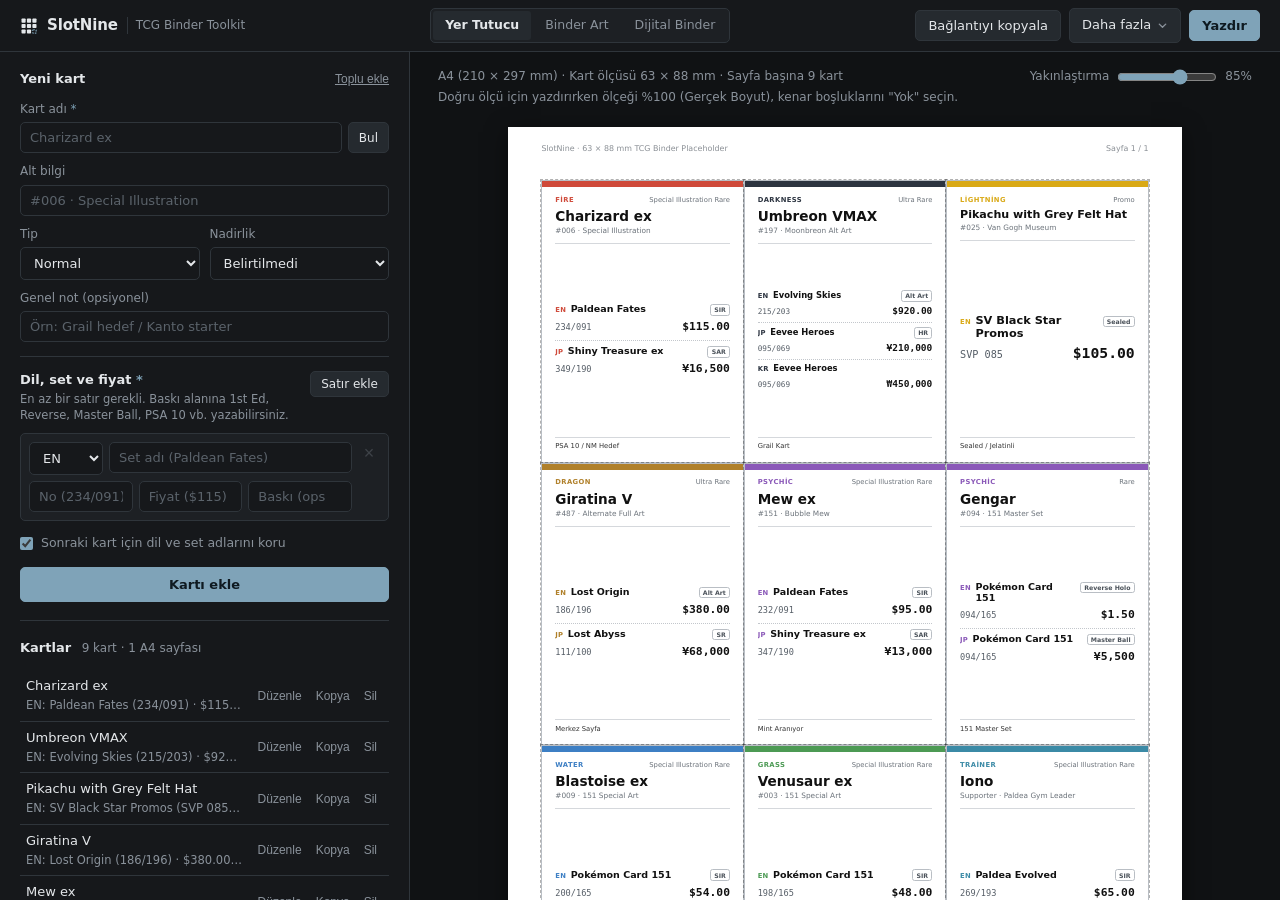
==== index.html @ e7760175 "Slotnine v1.0 first push" ====
<!DOCTYPE html>
<html lang="tr">
<head>
  <meta charset="UTF-8" />
  <meta name="viewport" content="width=device-width, initial-scale=1.0" />
  <title>SlotNine — Yer Tutucu Kart Oluşturucu</title>
  <meta name="description" content="Pokémon TCG binder'ınız için 63×88 mm A4 yer tutucu kartlar hazırlayın." />
  <meta name="theme-color" content="#16181b" />
  <link rel="icon" type="image/svg+xml" href="assets/favicon.svg" />
  <link rel="stylesheet" href="css/base.css" />
  <link rel="stylesheet" href="css/layout.css" />
  <link rel="stylesheet" href="css/a4-sheet.css" />
  <link rel="stylesheet" href="css/placeholder.css" />
</head>
<body>
  <noscript><p class="noscript-msg">Bu uygulama JavaScript gerektirir.</p></noscript>

  <header class="app-header no-print">
    <a href="index.html" class="brand-lockup">
      <svg class="brand-logo" viewBox="0 0 24 24" width="18" height="18" fill="none" aria-hidden="true">
        <rect x="2" y="2" width="5.5" height="5.5" rx="1" fill="currentColor"/>
        <rect x="9.25" y="2" width="5.5" height="5.5" rx="1" fill="currentColor"/>
        <rect x="16.5" y="2" width="5.5" height="5.5" rx="1" fill="currentColor"/>
        <rect x="2" y="9.25" width="5.5" height="5.5" rx="1" fill="currentColor"/>
        <rect x="9.25" y="9.25" width="5.5" height="5.5" rx="1" fill="currentColor"/>
        <rect x="16.5" y="9.25" width="5.5" height="5.5" rx="1" fill="currentColor"/>
        <rect x="2" y="16.5" width="5.5" height="5.5" rx="1" fill="currentColor"/>
        <rect x="9.25" y="16.5" width="5.5" height="5.5" rx="1" fill="currentColor"/>
        <rect x="17" y="17" width="4.5" height="4.5" rx="0.8" stroke="#7fa3b8" stroke-width="1.6" stroke-dasharray="2 1.5"/>
      </svg>
      <h1>SlotNine</h1>
      <span class="brand-sub">TCG Binder Toolkit</span>
    </a>

    <nav class="tool-switcher" aria-label="Araç seçimi">
      <a href="index.html" class="tool-tab active" aria-current="page">Yer Tutucu</a>
      <a href="binder-art.html" class="tool-tab">Binder Art</a>
      <a href="digital-binder.html" class="tool-tab">Dijital Binder</a>
    </nav>

    <div class="header-actions">
      <button type="button" id="btnShareLink" class="btn" title="Mevcut kart listesini paylaşılabilir bağlantı olarak kopyala">Bağlantıyı kopyala</button>
      <details class="menu" id="moreMenu">
        <summary class="btn btn-menu">
          <span>Daha fazla</span>
          <svg class="menu-chevron" viewBox="0 0 12 12" width="11" height="11" fill="none" aria-hidden="true">
            <path d="M2.5 4.5L6 8L9.5 4.5" stroke="currentColor" stroke-width="1.5" stroke-linecap="round" stroke-linejoin="round"/>
          </svg>
        </summary>
        <div class="menu-list">
          <button type="button" id="btnOpenBulk">Toplu metin ekle</button>
          <button type="button" id="btnLoadSamples">Örnek kartları yükle</button>
          <button type="button" id="btnExportJson">JSON olarak indir</button>
          <label class="menu-file">İçe aktar (JSON / CSV)
            <input type="file" id="inputImportFile" accept=".json,.csv" hidden />
          </label>
          <button type="button" id="btnClearAll" class="danger">Tümünü temizle</button>
        </div>
      </details>
      <button type="button" id="btnPrint" class="btn btn-primary">Yazdır</button>
    </div>
  </header>

  <main class="app-workspace">
    <aside id="sidebarPlaceholder" class="sidebar no-print">
      <section class="panel">
        <div class="panel-header">
          <h2 id="formTitle">Yeni kart</h2>
          <div class="panel-header-links">
            <button type="button" id="btnQuickBulk" class="btn-text">Toplu ekle</button>
            <button type="button" id="btnCancelEdit" class="btn-text hidden">Vazgeç</button>
          </div>
        </div>

        <form id="cardForm" novalidate>
          <input type="hidden" id="editingCardId" value="" />
          <input type="hidden" id="cardImageUrl" value="" />

          <div class="form-group">
            <label for="cardName">Kart adı <span class="req">*</span></label>
            <div class="input-with-action">
              <div class="name-input-wrap">
                <input type="text" id="cardName" placeholder="Charizard ex" autocomplete="off" required />
                <span id="spritePreviewBadge" class="sprite-preview-badge hidden" title="Otomatik algılanan Pokémon sprite'ı">
                  <img id="spritePreviewImg" src="" alt="" />
                </span>
              </div>
              <button type="button" id="btnLookupCard" class="btn btn-sm" title="TCGdex üzerinden kart bilgilerini otomatik bul">Bul</button>
            </div>
            <div id="lookupDropdown" class="lookup-dropdown hidden"></div>
          </div>

          <div class="form-group">
            <label for="cardSubname">Alt bilgi</label>
            <input type="text" id="cardSubname" placeholder="#006 · Special Illustration" />
          </div>

          <div class="form-row two-col">
            <div class="form-group">
              <label for="cardType">Tip</label>
              <select id="cardType">
                <option value="colorless">Normal</option>
                <option value="fire">Ateş</option>
                <option value="water">Su</option>
                <option value="grass">Çimen</option>
                <option value="lightning">Elektrik</option>
                <option value="psychic">Psişik</option>
                <option value="fighting">Dövüş</option>
                <option value="darkness">Karanlık</option>
                <option value="metal">Metal</option>
                <option value="dragon">Ejderha</option>
                <option value="fairy">Peri</option>
                <option value="trainer">Eğitmen</option>
              </select>
            </div>
            <div class="form-group">
              <label for="cardRarity">Nadirlik</label>
              <select id="cardRarity">
                <option value="">Belirtilmedi</option>
                <option value="Common">Common</option>
                <option value="Uncommon">Uncommon</option>
                <option value="Rare">Rare</option>
                <option value="Double Rare">Double Rare</option>
                <option value="Ultra Rare">Ultra Rare</option>
                <option value="Illustration Rare">Illustration Rare</option>
                <option value="Special Illustration Rare">Special Illustration Rare</option>
                <option value="Hyper Rare">Hyper Rare</option>
                <option value="Secret Rare">Secret Rare</option>
                <option value="Promo">Promo</option>
              </select>
            </div>
          </div>

          <div class="form-group">
            <label for="cardNote">Genel not (opsiyonel)</label>
            <input type="text" id="cardNote" placeholder="Örn: Grail hedef / Kanto starter" />
          </div>

          <div class="variants-section">
            <div class="variants-header">
              <div>
                <h3>Dil, set ve fiyat <span class="req">*</span></h3>
                <p class="helper-text">En az bir satır gerekli. Baskı alanına 1st Ed, Reverse, Master Ball, PSA 10 vb. yazabilirsiniz.</p>
              </div>
              <button type="button" id="btnAddVariant" class="btn btn-sm">Satır ekle</button>
            </div>
            <div id="variantsContainer" class="variants-container"></div>
          </div>

          <label class="checkbox-row template-keep-row">
            <input type="checkbox" id="keepSetTemplate" checked />
            <span>Sonraki kart için dil ve set adlarını koru</span>
          </label>

          <div id="formError" class="form-error hidden" role="alert"></div>

          <button type="submit" id="btnSubmitCard" class="btn btn-primary btn-block">Kartı ekle</button>
        </form>
      </section>

      <section class="panel">
        <div class="panel-header">
          <h2>Kartlar <span class="count"><span id="cardCountBadge">0</span> kart · <span id="pageCountBadge">1</span> A4 sayfası</span></h2>
        </div>
        <div id="cardListSidebar" class="card-list-sidebar"></div>
      </section>

      <details class="panel settings">
        <summary>Sayfa ve kart ayarları</summary>
        <div class="settings-grid">
          <div class="form-group">
            <label for="settingGapMode">Kartlar arası boşluk</label>
            <select id="settingGapMode">
              <option value="zero">Yok (bitişik kesim)</option>
              <option value="small">2 mm</option>
              <option value="medium">4 mm</option>
            </select>
          </div>

          <div class="form-group">
            <label for="settingThemeMode">Kart stili</label>
            <select id="settingThemeMode">
              <option value="color">Üstte tip rengi şeridi</option>
              <option value="minimal">Tamamen siyah beyaz</option>
            </select>
          </div>

          <div class="form-group">
            <label for="settingQrProvider">Kart üzerinde piyasa QR kodu</label>
            <select id="settingQrProvider">
              <option value="none">Kapalı</option>
              <option value="cardmarket">Cardmarket araması</option>
              <option value="pricecharting">PriceCharting araması</option>
              <option value="tcgplayer">TCGplayer araması</option>
            </select>
          </div>

          <label class="checkbox-row">
            <input type="checkbox" id="settingCropMarks" checked />
            <span>Kesim çizgilerini göster</span>
          </label>
          <label class="checkbox-row">
            <input type="checkbox" id="settingFillEmptySlots" />
            <span>Boş kalan yuvaları çerçeveyle göster</span>
          </label>
        </div>
      </details>

      <p class="disclaimer">
        Kartlarınız yalnızca bu tarayıcıda saklanır, hiçbir sunucuya gönderilmez. Yedeklemek için JSON olarak indirin veya bağlantıyı kopyalayın.<br />
        Resmi bir uygulama değildir. Pokémon ve ilgili adlar Nintendo, Creatures Inc. ve GAME FREAK inc.'e aittir.
      </p>
    </aside>

    <section class="preview-area">
      <div id="a4PreviewToolbar" class="preview-toolbar no-print">
        <span id="previewInfoText" class="preview-info">A4 (210 × 297 mm) · Kart ölçüsü 63 × 88 mm · Sayfa başına 9 kart</span>
        <div class="zoom-controls">
          <label for="zoomRange">Yakınlaştırma</label>
          <input type="range" id="zoomRange" min="30" max="115" value="85" />
          <span id="zoomValue">85%</span>
        </div>
      </div>
      <p id="printTipText" class="print-tip no-print">Doğru ölçü için yazdırırken ölçeği %100 (Gerçek Boyut), kenar boşluklarını "Yok" seçin.</p>

      <div id="a4PagesContainer" class="a4-pages-container"></div>
    </section>
  </main>

  <div id="bulkModal" class="modal-backdrop hidden no-print" role="dialog" aria-modal="true" aria-labelledby="bulkModalTitle">
    <div class="modal-card">
      <div class="modal-header">
        <h3 id="bulkModalTitle">Toplu kart ekle</h3>
        <button type="button" id="btnCloseBulk" class="btn-close" aria-label="Kapat">&times;</button>
      </div>
      <p class="modal-desc">
        Her satıra bir kart gelecek şekilde <code>Kart Adı | Set | Numara | Fiyat | Dil | Baskı</code> formatında yazın veya yapıştırın. Aynı kart adını alt alta farklı dillerle yazarsanız tek kartta birleştirilir.
      </p>
      <textarea id="bulkTextarea" rows="8" placeholder="Charizard ex | Paldean Fates | 234/091 | $115 | EN | SIR&#10;Charizard ex | Shiny Treasure ex | 349/190 | ¥16,500 | JP&#10;Pikachu | Pokémon Card 151 | 173/165 | $24 | EN | Master Ball"></textarea>
      <div id="bulkError" class="form-error hidden"></div>
      <div class="modal-actions">
        <button type="button" id="btnCancelBulk" class="btn">Vazgeç</button>
        <button type="button" id="btnConfirmBulk" class="btn btn-primary">Kartları ekle</button>
      </div>
    </div>
  </div>

  <div id="toastNotice" class="toast hidden no-print" role="status" aria-live="polite"></div>

  <datalist id="editionSuggestions">
    <option value="1st Edition"></option>
    <option value="Reverse Holo"></option>
    <option value="Holo"></option>
    <option value="Poké Ball Holo"></option>
    <option value="Master Ball Holo"></option>
    <option value="Shadowless"></option>
    <option value="Unlimited"></option>
    <option value="Stamped"></option>
    <option value="PSA 10"></option>
    <option value="NM"></option>
  </datalist>

  <script defer src="js/config/constants.js"></script>
  <script defer src="js/config/sample-data.js"></script>
  <script defer src="js/core/utils.js"></script>
  <script defer src="js/core/storage.js"></script>
  <script defer src="js/core/files.js"></script>
  <script defer src="js/core/share-url.js"></script>
  <script defer src="js/core/ui.js"></script>
  <script defer src="js/services/pokeapi.js"></script>
  <script defer src="js/services/tcgdex.js"></script>
  <script defer src="js/services/qr.js"></script>
  <script defer src="js/placeholder/renderer.js"></script>
  <script defer src="js/placeholder/import-export.js"></script>
  <script defer src="js/placeholder/page.js"></script>
</body>
</html>
---- css/base.css ----
:root {
  --bg: #16181b;
  --bg-preview: #101214;
  --surface: #1d2024;
  --surface-2: #252a2f;
  --border: #2f353b;
  --text: #e4e7ea;
  --muted: #8a929b;
  --accent: #7fa3b8;
  --accent-strong: #6c91a7;
  --accent-ink: #0f1a21;
  --danger: #d98080;
  --radius: 5px;
  --preview-zoom: 0.85;
  --font: system-ui, -apple-system, "Segoe UI", Roboto, "Helvetica Neue", Arial, sans-serif;
  --font-num: ui-monospace, "SF Mono", Menlo, Consolas, monospace;
}

* {
  box-sizing: border-box;
  margin: 0;
  padding: 0;
}

body {
  font-family: var(--font);
  background: var(--bg);
  color: var(--text);
  font-size: 14px;
  line-height: 1.45;
  min-height: 100vh;
  display: flex;
  flex-direction: column;
}

.hidden {
  display: none !important;
}

.noscript-msg {
  padding: 16px;
}

.btn {
  display: inline-flex;
  align-items: center;
  justify-content: center;
  font-family: inherit;
  font-size: 13px;
  font-weight: 500;
  padding: 7px 12px;
  border-radius: var(--radius);
  border: 1px solid var(--border);
  background: var(--surface-2);
  color: var(--text);
  cursor: pointer;
  list-style: none;
  white-space: nowrap;
  text-decoration: none;
}

.btn::-webkit-details-marker {
  display: none;
}

.btn:hover:not(:disabled) {
  border-color: #444b53;
  background: #2b3138;
}

.btn:disabled {
  opacity: 0.45;
  cursor: not-allowed;
}

.btn-primary {
  background: var(--accent);
  border-color: var(--accent);
  color: var(--accent-ink);
  font-weight: 600;
}

.btn-primary:hover:not(:disabled) {
  background: var(--accent-strong);
  border-color: var(--accent-strong);
}

.btn-sm {
  padding: 5px 10px;
  font-size: 12px;
}

.btn-block {
  width: 100%;
  padding: 9px 12px;
  margin-top: 12px;
}

.btn-block-compact {
  margin-top: 6px;
}

.btn-text {
  background: none;
  border: none;
  color: var(--muted);
  font-size: 12px;
  cursor: pointer;
  text-decoration: underline;
}

.btn-text:hover {
  color: var(--text);
}

.btn-text.danger-text:hover {
  color: var(--danger);
}

.icon-btn {
  background: none;
  border: none;
  color: var(--muted);
  font-size: 12px;
  padding: 3px 6px;
  border-radius: 3px;
  cursor: pointer;
}

.icon-btn:hover:not(:disabled) {
  background: var(--surface-2);
  color: var(--text);
}

.icon-btn.danger:hover {
  color: var(--danger);
}

.form-group {
  display: flex;
  flex-direction: column;
  gap: 4px;
  margin-bottom: 10px;
  position: relative;
}

.form-row.two-col {
  display: grid;
  grid-template-columns: 1fr 1fr;
  gap: 10px;
}

.form-group label {
  font-size: 12px;
  color: var(--muted);
}

.req {
  color: var(--accent);
}

.helper-text {
  font-size: 11.5px;
  color: var(--muted);
  margin-top: 2px;
  line-height: 1.35;
}

.input-with-action {
  display: flex;
  gap: 6px;
}

.input-with-action > input,
.name-input-wrap {
  flex: 1;
  min-width: 0;
}

input[type="text"],
input[type="url"],
input[type="number"],
select,
textarea {
  width: 100%;
  background: var(--bg);
  border: 1px solid var(--border);
  color: var(--text);
  padding: 7px 9px;
  border-radius: var(--radius);
  font-family: inherit;
  font-size: 13px;
}

input[type="number"] {
  font-family: var(--font-num);
}

input::placeholder,
textarea::placeholder {
  color: #5b636b;
}

input:focus,
select:focus,
textarea:focus {
  outline: none;
  border-color: var(--accent);
}

.checkbox-row {
  display: flex;
  align-items: center;
  gap: 8px;
  font-size: 12.5px;
  padding: 3px 0;
  cursor: pointer;
  color: var(--text);
}

.checkbox-row input {
  accent-color: var(--accent);
}

.slider-label-row {
  display: flex;
  align-items: center;
  justify-content: space-between;
}

.slider-actions {
  display: flex;
  align-items: center;
  gap: 8px;
  font-size: 12px;
  color: var(--muted);
  font-family: var(--font-num);
}

input[type="range"] {
  accent-color: var(--accent);
}

.file-upload-btn {
  flex: 1;
}

.file-upload-btn.auto-width {
  flex: 0 0 auto;
}

.form-error {
  margin-top: 10px;
  padding: 8px 10px;
  border: 1px solid #6a3b3b;
  background: #2a1c1c;
  color: #e6b0b0;
  border-radius: var(--radius);
  font-size: 12px;
}

details > summary {
  cursor: pointer;
  list-style: none;
  color: var(--muted);
  font-size: 12px;
}

details > summary::-webkit-details-marker {
  display: none;
}

details.settings > summary::before {
  content: "+ ";
}

details.settings[open] > summary::before {
  content: "− ";
}

details > summary:hover {
  color: var(--text);
}

details.settings {
  padding: 18px 0;
}

details.settings > summary {
  font-size: 13px;
  font-weight: 600;
  color: var(--text);
}

.settings-grid {
  display: flex;
  flex-direction: column;
  gap: 6px;
  margin-top: 12px;
}
---- css/layout.css ----
.app-header {
  display: flex;
  align-items: center;
  justify-content: space-between;
  padding: 10px 20px;
  background: var(--bg);
  border-bottom: 1px solid var(--border);
  position: sticky;
  top: 0;
  z-index: 100;
  height: 52px;
}

.brand-lockup {
  display: flex;
  align-items: center;
  gap: 9px;
  color: var(--text);
  text-decoration: none;
}

.brand-logo {
  color: var(--text);
  flex-shrink: 0;
}

.app-header h1 {
  font-size: 15px;
  font-weight: 600;
  letter-spacing: -0.01em;
}

.brand-sub {
  font-size: 12px;
  color: var(--muted);
  padding-left: 8px;
  border-left: 1px solid var(--border);
}

@media (max-width: 640px) {
  .brand-sub {
    display: none;
  }
}

.header-actions {
  display: flex;
  align-items: center;
  gap: 8px;
}

.tool-switcher {
  display: inline-flex;
  background: var(--surface);
  border: 1px solid var(--border);
  border-radius: var(--radius);
  padding: 2px;
  gap: 2px;
}

.tool-tab {
  background: none;
  border: none;
  color: var(--muted);
  font-family: inherit;
  font-size: 12.5px;
  font-weight: 500;
  padding: 5px 12px;
  border-radius: 3px;
  cursor: pointer;
  text-decoration: none;
  display: inline-flex;
  align-items: center;
}

.tool-tab:hover {
  color: var(--text);
}

.tool-tab.active {
  background: var(--surface-2);
  color: var(--text);
  font-weight: 600;
}

.menu {
  position: relative;
}

.btn-menu {
  gap: 6px;
  color: var(--text);
  font-size: 13px;
}

.menu-chevron {
  color: var(--muted);
  transition: transform 0.16s ease, color 0.16s ease;
}

.menu[open] > .btn-menu {
  background: #2b3138;
  border-color: #4b535c;
  color: var(--text);
}

.menu[open] .menu-chevron {
  transform: rotate(180deg);
  color: var(--text);
}

.menu-list {
  position: absolute;
  right: 0;
  top: calc(100% + 6px);
  min-width: 210px;
  background: var(--surface);
  border: 1px solid var(--border);
  border-radius: var(--radius);
  padding: 4px;
  display: flex;
  flex-direction: column;
  z-index: 200;
  box-shadow: 0 8px 24px rgba(0, 0, 0, 0.45);
}

.menu-list button,
.menu-file {
  background: none;
  border: none;
  color: var(--text);
  font: inherit;
  font-size: 13px;
  text-align: left;
  padding: 7px 10px;
  border-radius: 3px;
  cursor: pointer;
}

.menu-list button:hover,
.menu-file:hover {
  background: var(--surface-2);
}

.menu-list .danger {
  color: var(--danger);
}

.app-workspace {
  display: grid;
  grid-template-columns: 410px 1fr;
  flex: 1;
  min-height: calc(100vh - 52px);
}

@media (max-width: 1100px) {
  .app-workspace {
    grid-template-columns: 1fr;
  }
}

.sidebar {
  border-right: 1px solid var(--border);
  padding: 0 20px 24px;
  overflow-y: auto;
  max-height: calc(100vh - 52px);
}

@media (max-width: 1100px) {
  .sidebar {
    max-height: none;
    border-right: none;
    border-bottom: 1px solid var(--border);
  }
}

.panel {
  padding: 18px 0;
  border-bottom: 1px solid var(--border);
}

.panel:last-child {
  border-bottom: none;
}

.panel-header {
  display: flex;
  align-items: baseline;
  justify-content: space-between;
  margin-bottom: 12px;
}

.panel-header h2 {
  font-size: 13px;
  font-weight: 600;
}

.panel-header-links {
  display: flex;
  align-items: center;
  gap: 10px;
}

.count {
  color: var(--muted);
  font-weight: 400;
  margin-left: 6px;
  font-size: 12px;
}

.card-list-sidebar {
  display: flex;
  flex-direction: column;
  max-height: 300px;
  overflow-y: auto;
}

.sidebar-card-item {
  display: flex;
  align-items: center;
  justify-content: space-between;
  gap: 8px;
  padding: 7px 6px;
  border-bottom: 1px solid var(--border);
}

.sidebar-card-item:last-child {
  border-bottom: none;
}

.sidebar-card-item.editing {
  background: var(--surface-2);
}

.sidebar-card-info {
  min-width: 0;
  flex: 1;
  cursor: pointer;
}

.sidebar-card-title {
  font-size: 13px;
  font-weight: 500;
  white-space: nowrap;
  overflow: hidden;
  text-overflow: ellipsis;
}

.sidebar-card-meta {
  font-size: 11.5px;
  color: var(--muted);
  white-space: nowrap;
  overflow: hidden;
  text-overflow: ellipsis;
  margin-top: 1px;
}

.sidebar-card-actions {
  display: flex;
  gap: 2px;
}

.empty-sidebar-msg {
  color: var(--muted);
  font-size: 12px;
  padding: 8px 0;
}

.disclaimer {
  padding: 16px 0 0;
  font-size: 11px;
  color: var(--muted);
  line-height: 1.5;
}

.lookup-dropdown {
  background: var(--surface);
  border: 1px solid var(--border);
  border-radius: var(--radius);
  margin-top: 4px;
  max-height: 210px;
  overflow-y: auto;
  box-shadow: 0 6px 20px rgba(0, 0, 0, 0.45);
  z-index: 50;
}

.lookup-item {
  display: flex;
  align-items: center;
  justify-content: space-between;
  gap: 8px;
  width: 100%;
  text-align: left;
  background: none;
  border: none;
  border-bottom: 1px solid var(--border);
  color: var(--text);
  padding: 7px 10px;
  font-family: inherit;
  font-size: 12px;
  cursor: pointer;
}

.lookup-item:last-child {
  border-bottom: none;
}

.lookup-item:hover {
  background: var(--surface-2);
}

.lookup-item-left {
  display: flex;
  align-items: center;
  gap: 8px;
  min-width: 0;
}

.lookup-thumb {
  width: 24px;
  height: 33px;
  object-fit: cover;
  border-radius: 2px;
  flex-shrink: 0;
  background: #222;
}

.lookup-item-name {
  font-weight: 600;
  color: var(--text);
}

.lookup-item-meta {
  color: var(--muted);
  font-family: var(--font-num);
  font-size: 11px;
  white-space: nowrap;
}

.lookup-status {
  padding: 8px 10px;
  font-size: 12px;
  color: var(--muted);
}

.modal-backdrop {
  position: fixed;
  inset: 0;
  background: rgba(0, 0, 0, 0.65);
  display: flex;
  align-items: center;
  justify-content: center;
  padding: 16px;
  z-index: 300;
}

.modal-card {
  width: 100%;
  max-width: 560px;
  background: var(--surface);
  border: 1px solid var(--border);
  border-radius: var(--radius);
  padding: 18px 20px;
  box-shadow: 0 12px 36px rgba(0, 0, 0, 0.55);
}

.modal-header {
  display: flex;
  align-items: center;
  justify-content: space-between;
  margin-bottom: 8px;
}

.modal-header h3 {
  font-size: 14px;
  font-weight: 600;
}

.btn-close {
  background: none;
  border: none;
  color: var(--muted);
  font-size: 20px;
  cursor: pointer;
  line-height: 1;
}

.btn-close:hover {
  color: var(--text);
}

.modal-desc {
  font-size: 12px;
  color: var(--muted);
  margin-bottom: 10px;
  line-height: 1.45;
}

.modal-desc code {
  color: var(--text);
  background: var(--bg);
  padding: 1px 5px;
  border-radius: 3px;
  font-family: var(--font-num);
}

.modal-actions {
  display: flex;
  justify-content: flex-end;
  gap: 8px;
  margin-top: 12px;
}

.toast {
  position: fixed;
  bottom: 20px;
  right: 20px;
  background: var(--surface-2);
  color: var(--text);
  border: 1px solid var(--accent);
  padding: 9px 14px;
  border-radius: 5px;
  font-size: 12.5px;
  box-shadow: 0 6px 20px rgba(0, 0, 0, 0.45);
  z-index: 400;
}
---- css/a4-sheet.css ----
.preview-area {
  padding: 16px 28px 48px;
  display: flex;
  flex-direction: column;
  align-items: safe center;
  overflow: auto;
  max-height: calc(100vh - 52px);
  background: var(--bg-preview);
}

@media (max-width: 1100px) {
  .preview-area {
    max-height: none;
    padding: 16px;
  }
}

.preview-toolbar {
  width: 100%;
  max-width: 900px;
  display: flex;
  align-items: center;
  justify-content: space-between;
  font-size: 12px;
  color: var(--muted);
  margin-bottom: 4px;
}

.zoom-controls {
  display: flex;
  align-items: center;
  gap: 8px;
}

.zoom-controls input[type="range"] {
  width: 100px;
}

.print-tip {
  width: 100%;
  max-width: 900px;
  font-size: 12px;
  color: var(--muted);
  margin-bottom: 20px;
}

.a4-pages-container {
  display: flex;
  flex-direction: column;
  align-items: center;
  gap: 28px;
  zoom: var(--preview-zoom);
  margin: 0 auto;
}

.preview-empty {
  width: 210mm;
  padding: 80px 24px;
  text-align: center;
  color: var(--muted);
  font-size: 14px;
  border: 1px dashed var(--border);
  border-radius: var(--radius);
}

.a4-sheet {
  width: 210mm;
  height: 297mm;
  background: #fff;
  color: #111;
  box-shadow: 0 6px 24px rgba(0, 0, 0, 0.5);
  position: relative;
  display: flex;
  align-items: center;
  justify-content: center;
  overflow: hidden;
  flex-shrink: 0;
  page-break-after: always;
  break-after: page;
}

.a4-sheet:last-child {
  page-break-after: auto;
  break-after: auto;
}

.a4-sheet-header,
.a4-sheet-footer {
  position: absolute;
  left: 10.5mm;
  right: 10.5mm;
  display: flex;
  justify-content: space-between;
  font-size: 7pt;
  color: #8a8f95;
  font-family: var(--font);
  pointer-events: none;
}

.a4-sheet-header {
  top: 5mm;
}

.a4-sheet-footer {
  bottom: 5mm;
}

.tcg-grid {
  display: grid;
  grid-template-columns: repeat(3, 63mm);
  grid-template-rows: repeat(3, 88mm);
}

.tcg-grid.gap-zero {
  gap: 0;
}

.tcg-grid.gap-small {
  gap: 2mm;
}

.tcg-grid.gap-medium {
  gap: 4mm;
}

.tcg-card {
  --tc: #5f6b76;
  width: 63mm;
  height: 88mm;
  background: #fff;
  border: 0.3mm solid #b9bec4;
  border-radius: 2.5mm;
  position: relative;
  overflow: hidden;
  cursor: pointer;
  color: #111;
}

.tcg-grid.gap-zero .tcg-card {
  border-radius: 0;
}

.show-crop-marks .tcg-card {
  outline: 0.2mm dashed rgba(0, 0, 0, 0.3);
  outline-offset: -0.1mm;
}

.tcg-card.empty-slot {
  background: transparent;
  border: 0.25mm dashed #d3d6da;
  cursor: default;
  display: flex;
  align-items: center;
  justify-content: center;
}

.tcg-card.empty-slot.invisible-slot {
  border-color: transparent;
  outline: none !important;
}

.empty-slot-label {
  font-size: 7pt;
  color: #c3c7cc;
}

@page {
  size: A4 portrait;
  margin: 0;
}

@media print {
  html,
  body {
    width: 210mm;
    background: #fff !important;
    margin: 0 !important;
    padding: 0 !important;
    -webkit-print-color-adjust: exact !important;
    print-color-adjust: exact !important;
  }

  .no-print {
    display: none !important;
  }

  .app-workspace {
    display: block !important;
    min-height: auto !important;
  }

  .preview-area {
    padding: 0 !important;
    max-height: none !important;
    overflow: visible !important;
    background: none !important;
    display: block !important;
  }

  .a4-pages-container {
    zoom: 1 !important;
    gap: 0 !important;
    display: block !important;
  }

  .a4-sheet {
    height: 296.6mm !important;
    box-shadow: none !important;
    margin: 0 !important;
    page-break-after: always !important;
    break-after: page !important;
  }

  .a4-sheet:last-child {
    page-break-after: auto !important;
    break-after: auto !important;
  }
}
---- css/placeholder.css ----
.name-input-wrap {
  position: relative;
  display: flex;
  align-items: center;
}

.name-input-wrap input {
  width: 100%;
  padding-right: 34px;
}

.sprite-preview-badge {
  position: absolute;
  right: 5px;
  width: 24px;
  height: 24px;
  display: inline-flex;
  align-items: center;
  justify-content: center;
  pointer-events: none;
}

.sprite-preview-badge img {
  width: 100%;
  height: 100%;
  object-fit: contain;
  image-rendering: pixelated;
}

.template-keep-row {
  margin-top: 10px;
  color: var(--muted);
}

.variants-section {
  margin-top: 14px;
  padding-top: 14px;
  border-top: 1px solid var(--border);
}

.variants-header {
  display: flex;
  justify-content: space-between;
  align-items: flex-start;
  gap: 10px;
  margin-bottom: 10px;
}

.variants-header h3 {
  font-size: 13px;
  font-weight: 600;
}

.variants-container {
  display: flex;
  flex-direction: column;
  gap: 8px;
}

.variant-item {
  background: var(--surface);
  border: 1px solid var(--border);
  border-radius: var(--radius);
  padding: 8px;
  display: grid;
  grid-template-columns: 74px 1fr 22px;
  gap: 6px;
  align-items: start;
}

.variant-item .vi-set {
  grid-column: 2 / 3;
}

.variant-item .vi-second {
  grid-column: 1 / 3;
  display: grid;
  grid-template-columns: 1fr 1fr 1fr;
  gap: 6px;
}

.btn-remove-variant {
  background: none;
  border: none;
  color: var(--muted);
  font-size: 18px;
  line-height: 1;
  cursor: pointer;
  padding: 2px 4px;
  grid-column: 3;
  grid-row: 1;
}

.btn-remove-variant:hover:not(:disabled) {
  color: var(--danger);
}

.btn-remove-variant:disabled {
  opacity: 0.3;
  cursor: not-allowed;
}

.tcg-card[data-type="fire"]      { --tc: #cf4a3a; }
.tcg-card[data-type="water"]     { --tc: #3d7fc4; }
.tcg-card[data-type="grass"]     { --tc: #4c9a54; }
.tcg-card[data-type="lightning"] { --tc: #d9a916; }
.tcg-card[data-type="psychic"]   { --tc: #8a58b8; }
.tcg-card[data-type="fighting"]  { --tc: #a85a32; }
.tcg-card[data-type="darkness"]  { --tc: #2c3440; }
.tcg-card[data-type="metal"]     { --tc: #7d8a96; }
.tcg-card[data-type="dragon"]    { --tc: #b0802a; }
.tcg-card[data-type="fairy"]     { --tc: #d36a9a; }
.tcg-card[data-type="trainer"]   { --tc: #3b8aa6; }
.tcg-card[data-type="colorless"] { --tc: #5f6b76; }

.theme-minimal .tcg-card {
  --tc: #111 !important;
}

.tcg-card-inner {
  height: 100%;
  padding: 0 4mm 3mm;
  display: flex;
  flex-direction: column;
  border-top: 2mm solid var(--tc);
}

.card-top-section {
  padding-top: 2.8mm;
  padding-bottom: 2mm;
  border-bottom: 0.3mm solid #d5d8dc;
}

.card-top-meta {
  display: flex;
  justify-content: space-between;
  align-items: baseline;
  font-size: 6pt;
  color: #7a8089;
  margin-bottom: 1mm;
}

.card-type-pill {
  text-transform: uppercase;
  letter-spacing: 0.06em;
  color: var(--tc);
  font-weight: 600;
}

.theme-minimal .card-type-pill {
  color: #555;
}

.card-rarity-top {
  font-weight: 500;
  color: #6b727a;
  white-space: nowrap;
  overflow: hidden;
  text-overflow: ellipsis;
  max-width: 36mm;
}

.card-header-main {
  display: flex;
  align-items: center;
  justify-content: space-between;
  gap: 2mm;
}

.card-title-group {
  min-width: 0;
  flex: 1;
}

.card-pokemon-name {
  font-size: 12pt;
  font-weight: 700;
  line-height: 1.12;
  word-break: break-word;
}

.card-pokemon-name.long-name {
  font-size: 9.8pt;
}

.card-subname {
  font-size: 6.5pt;
  color: #6b727a;
  margin-top: 0.6mm;
  white-space: nowrap;
  overflow: hidden;
  text-overflow: ellipsis;
}

.card-thumb-box {
  width: 11.5mm;
  height: 11.5mm;
  flex-shrink: 0;
  display: flex;
  align-items: center;
  justify-content: center;
}

.card-thumb-box img {
  width: 100%;
  height: 100%;
  object-fit: contain;
  image-rendering: pixelated;
}

.card-variants-body {
  flex: 1;
  display: flex;
  flex-direction: column;
  justify-content: center;
  overflow: hidden;
  padding: 0.8mm 0;
}

.card-variant-block {
  padding: 1.6mm 0;
  border-bottom: 0.25mm dotted #c3c7cc;
}

.card-variant-block:last-child {
  border-bottom: none;
}

.cv-top-line {
  display: flex;
  align-items: baseline;
  justify-content: space-between;
  gap: 1.5mm;
}

.cv-lang-set {
  display: flex;
  align-items: baseline;
  gap: 1.4mm;
  min-width: 0;
  flex: 1;
}

.cv-lang-tag {
  font-size: 6pt;
  font-weight: 700;
  color: var(--tc);
  letter-spacing: 0.04em;
  flex-shrink: 0;
}

.theme-minimal .cv-lang-tag {
  color: #111;
}

.cv-set-name {
  font-weight: 600;
  line-height: 1.15;
  word-break: break-word;
}

.cv-edition-tag {
  font-size: 5.5pt;
  font-weight: 600;
  color: #4b525a;
  border: 0.2mm solid #b9bec4;
  border-radius: 0.8mm;
  padding: 0.1mm 1mm;
  white-space: nowrap;
  flex-shrink: 0;
}

.cv-bottom-line {
  display: flex;
  justify-content: space-between;
  align-items: baseline;
  gap: 2mm;
  margin-top: 0.7mm;
}

.cv-number {
  font-family: var(--font-num);
  color: #555d66;
}

.cv-price {
  font-family: var(--font-num);
  font-weight: 700;
  font-variant-numeric: tabular-nums;
}

.density-1 .cv-set-name { font-size: 10pt; }
.density-1 .cv-number   { font-size: 9pt; }
.density-1 .cv-price    { font-size: 13pt; }
.density-1 .card-variant-block { padding: 2.8mm 0; }

.density-2 .cv-set-name { font-size: 8.4pt; }
.density-2 .cv-number   { font-size: 7.6pt; }
.density-2 .cv-price    { font-size: 10pt; }

.density-3 .cv-set-name { font-size: 7.4pt; }
.density-3 .cv-number   { font-size: 6.8pt; }
.density-3 .cv-price    { font-size: 8.4pt; }
.density-3 .card-variant-block { padding: 1.2mm 0; }

.density-many .cv-set-name { font-size: 6.4pt; }
.density-many .cv-number   { font-size: 6pt; }
.density-many .cv-price    { font-size: 7pt; }
.density-many .card-variant-block { padding: 0.8mm 0; }

.card-footer-section {
  border-top: 0.3mm solid #d5d8dc;
  padding-top: 1.4mm;
  display: flex;
  align-items: flex-end;
  justify-content: space-between;
  gap: 2mm;
  font-size: 6pt;
  color: #6b727a;
  min-height: 4.5mm;
}

.card-footer-text {
  min-width: 0;
  flex: 1;
  display: flex;
  flex-direction: column;
  gap: 0.3mm;
}

.card-note-label {
  color: #333;
  font-weight: 500;
  white-space: nowrap;
  overflow: hidden;
  text-overflow: ellipsis;
}

.card-qr-caption {
  font-size: 5pt;
  color: #8a8f95;
}

.card-qr-box {
  width: 11.5mm;
  height: 11.5mm;
  flex-shrink: 0;
  display: flex;
  align-items: center;
  justify-content: center;
}

.card-qr-box svg {
  width: 100%;
  height: 100%;
  display: block;
}
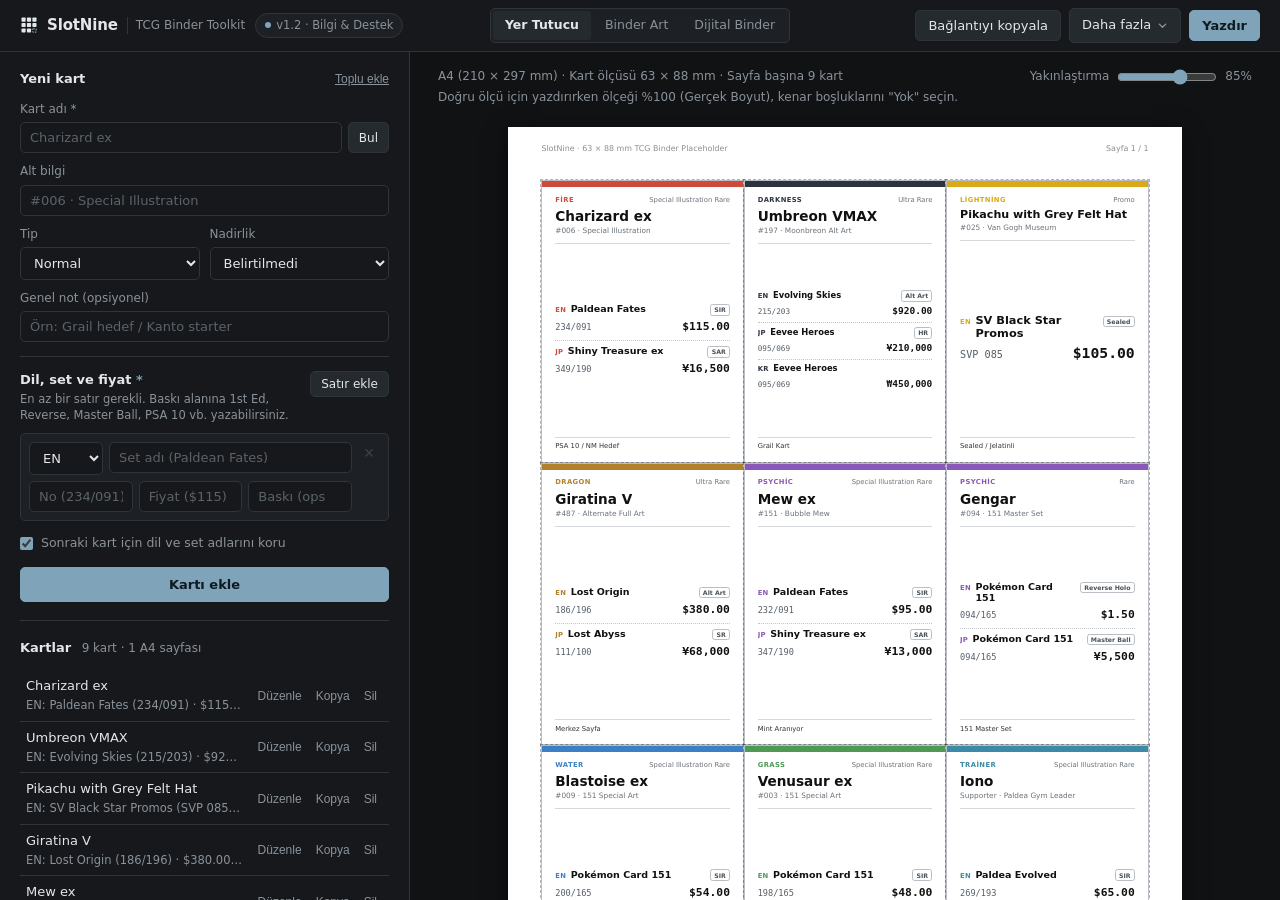
==== commit 87d76484: "v1.0.2 Info & Support Page" ====
--- a/index.html
+++ b/index.html
@@ -16,21 +16,24 @@
   <noscript><p class="noscript-msg">Bu uygulama JavaScript gerektirir.</p></noscript>
 
   <header class="app-header no-print">
-    <a href="index.html" class="brand-lockup">
-      <svg class="brand-logo" viewBox="0 0 24 24" width="18" height="18" fill="none" aria-hidden="true">
-        <rect x="2" y="2" width="5.5" height="5.5" rx="1" fill="currentColor"/>
-        <rect x="9.25" y="2" width="5.5" height="5.5" rx="1" fill="currentColor"/>
-        <rect x="16.5" y="2" width="5.5" height="5.5" rx="1" fill="currentColor"/>
-        <rect x="2" y="9.25" width="5.5" height="5.5" rx="1" fill="currentColor"/>
-        <rect x="9.25" y="9.25" width="5.5" height="5.5" rx="1" fill="currentColor"/>
-        <rect x="16.5" y="9.25" width="5.5" height="5.5" rx="1" fill="currentColor"/>
-        <rect x="2" y="16.5" width="5.5" height="5.5" rx="1" fill="currentColor"/>
-        <rect x="9.25" y="16.5" width="5.5" height="5.5" rx="1" fill="currentColor"/>
-        <rect x="17" y="17" width="4.5" height="4.5" rx="0.8" stroke="#7fa3b8" stroke-width="1.6" stroke-dasharray="2 1.5"/>
-      </svg>
-      <h1>SlotNine</h1>
-      <span class="brand-sub">TCG Binder Toolkit</span>
-    </a>
+    <div class="header-left">
+      <a href="index.html" class="brand-lockup">
+        <svg class="brand-logo" viewBox="0 0 24 24" width="18" height="18" fill="none" aria-hidden="true">
+          <rect x="2" y="2" width="5.5" height="5.5" rx="1" fill="currentColor"/>
+          <rect x="9.25" y="2" width="5.5" height="5.5" rx="1" fill="currentColor"/>
+          <rect x="16.5" y="2" width="5.5" height="5.5" rx="1" fill="currentColor"/>
+          <rect x="2" y="9.25" width="5.5" height="5.5" rx="1" fill="currentColor"/>
+          <rect x="9.25" y="9.25" width="5.5" height="5.5" rx="1" fill="currentColor"/>
+          <rect x="16.5" y="9.25" width="5.5" height="5.5" rx="1" fill="currentColor"/>
+          <rect x="2" y="16.5" width="5.5" height="5.5" rx="1" fill="currentColor"/>
+          <rect x="9.25" y="16.5" width="5.5" height="5.5" rx="1" fill="currentColor"/>
+          <rect x="17" y="17" width="4.5" height="4.5" rx="0.8" stroke="#7fa3b8" stroke-width="1.6" stroke-dasharray="2 1.5"/>
+        </svg>
+        <h1>SlotNine</h1>
+        <span class="brand-sub">TCG Binder Toolkit</span>
+      </a>
+      <a href="info.html" class="version-pill" title="Sürüm notları, kullanım hatırlatmaları ve Patreon desteği">v1.2 · Bilgi &amp; Destek</a>
+    </div>
 
     <nav class="tool-switcher" aria-label="Araç seçimi">
       <a href="index.html" class="tool-tab active" aria-current="page">Yer Tutucu</a>
--- a/css/base.css
+++ b/css/base.css
@@ -1,3 +1,7 @@
+@view-transition {
+  navigation: auto;
+}
+
 :root {
   --bg: #16181b;
   --bg-preview: #101214;
--- a/css/layout.css
+++ b/css/layout.css
@@ -1,8 +1,9 @@
 .app-header {
-  display: flex;
-  align-items: center;
-  justify-content: space-between;
-  padding: 10px 20px;
+  display: grid;
+  grid-template-columns: 1fr auto 1fr;
+  align-items: center;
+  gap: 12px;
+  padding: 0 20px;
   background: var(--bg);
   border-bottom: 1px solid var(--border);
   position: sticky;
@@ -11,12 +12,21 @@
   height: 52px;
 }
 
+.header-left {
+  display: flex;
+  align-items: center;
+  gap: 10px;
+  justify-self: start;
+  min-width: 0;
+}
+
 .brand-lockup {
   display: flex;
   align-items: center;
   gap: 9px;
   color: var(--text);
   text-decoration: none;
+  flex-shrink: 0;
 }
 
 .brand-logo {
@@ -37,7 +47,45 @@
   border-left: 1px solid var(--border);
 }
 
-@media (max-width: 640px) {
+.version-pill {
+  display: inline-flex;
+  align-items: center;
+  gap: 5px;
+  font-size: 11.5px;
+  font-weight: 500;
+  color: var(--muted);
+  background: var(--surface);
+  border: 1px solid var(--border);
+  border-radius: 999px;
+  padding: 3px 9px;
+  text-decoration: none;
+  white-space: nowrap;
+  transition: color 0.14s ease, border-color 0.14s ease, background 0.14s ease;
+}
+
+.version-pill::before {
+  content: "";
+  width: 6px;
+  height: 6px;
+  border-radius: 50%;
+  background: var(--accent);
+  flex-shrink: 0;
+}
+
+.version-pill:hover {
+  color: var(--text);
+  border-color: var(--accent);
+  background: var(--surface-2);
+}
+
+.version-pill.active {
+  color: var(--text);
+  border-color: var(--accent);
+  background: var(--surface-2);
+  font-weight: 600;
+}
+
+@media (max-width: 900px) {
   .brand-sub {
     display: none;
   }
@@ -47,10 +95,12 @@
   display: flex;
   align-items: center;
   gap: 8px;
+  justify-self: end;
 }
 
 .tool-switcher {
   display: inline-flex;
+  justify-self: center;
   background: var(--surface);
   border: 1px solid var(--border);
   border-radius: var(--radius);
